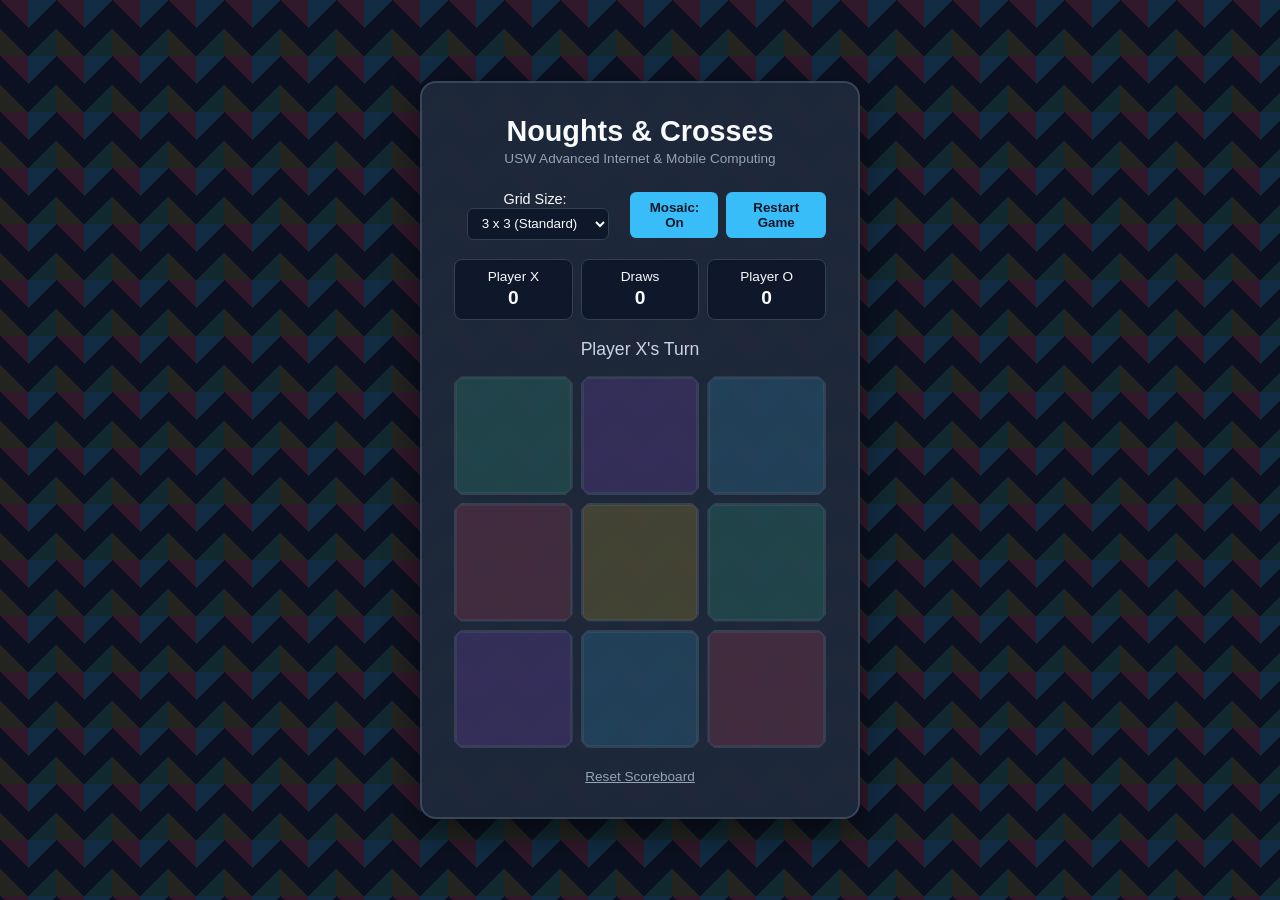
==== index.html @ c48a404c "Add files via upload" ====
<!DOCTYPE html>
<html lang="en">
<head>
    <meta charset="UTF-8">
    <meta name="viewport" content="width=device-width, initial-scale=1.0">
    <title>Advanced Noughts & Crosses | IS3S664</title>
    <link rel="stylesheet" href="style.css">
</head>
<body class="mosaic-mode">
    <!-- This game has been implemented from scratch -->
    <div class="game-container">
        <header>
            <h1>Noughts & Crosses</h1>
            <p class="subtitle">USW Advanced Internet & Mobile Computing</p>
        </header>

        <!-- Control Panel / Enhancements -->
        <div class="controls">
            <div class="control-group">
                <label for="grid-size">Grid Size:</label>
                <select id="grid-size">
                    <option value="3">3 x 3 (Standard)</option>
                    <option value="4">4 x 4 (Advanced)</option>
                </select>
            </div>
            <button id="mosaic-toggle-btn" class="btn btn-secondary" type="button">Mosaic: On</button>
            <button id="reset-btn" class="btn" type="button">Restart Game</button>
        </div>

        <!-- Scoreboard (Persistent via localStorage) -->
        <div class="scoreboard">
            <div class="score-card">
                <span>Player X</span>
                <span id="score-x">0</span>
            </div>
            <div class="score-card">
                <span>Draws</span>
                <span id="score-draw">0</span>
            </div>
            <div class="score-card">
                <span>Player O</span>
                <span id="score-o">0</span>
            </div>
        </div>

        <!-- Game Status -->
        <div id="status" class="status">Player X's Turn</div>

        <!-- Dynamic Game Board -->
        <div id="board" class="board grid-3"></div>

        <!-- Reset Stats Option -->
        <button id="clear-stats-btn" class="btn-text" type="button">Reset Scoreboard</button>
    </div>

    <script src="script.js"></script>
</body>
</html>
---- style.css ----
:root {
    --bg-color: #0b1120;
    --card-bg: rgba(30, 41, 59, 0.94);
    --text-color: #f8fafc;
    --accent-x: #38bdf8;
    --accent-o: #f43f5e;
    --border-color: #334155;
    --hover-color: #475569;
}

* {
    box-sizing: border-box;
    margin: 0;
    padding: 0;
    font-family: 'Segoe UI', Tahoma, Geneva, Verdana, sans-serif;
}

body {
    background-color: var(--bg-color);
    background-image:
        linear-gradient(135deg, rgba(56, 189, 248, 0.16) 25%, transparent 25%),
        linear-gradient(225deg, rgba(244, 63, 94, 0.16) 25%, transparent 25%),
        linear-gradient(45deg, rgba(250, 204, 21, 0.10) 25%, transparent 25%),
        linear-gradient(315deg, rgba(52, 211, 153, 0.12) 25%, #0b1120 25%);
    background-position: 28px 0, 28px 0, 0 0, 0 0;
    background-size: 56px 56px;
    background-repeat: repeat;
    color: var(--text-color);
    display: flex;
    justify-content: center;
    align-items: center;
    min-height: 100vh;
    padding: 1rem;
}

.game-container {
    background: var(--card-bg);
    padding: 2rem;
    border-radius: 1rem;
    border: 2px solid rgba(148, 163, 184, 0.25);
    box-shadow: 0 14px 35px rgba(0, 0, 0, 0.45);
    width: 100%;
    max-width: 440px;
    text-align: center;
}

header h1 {
    font-size: 1.8rem;
    margin-bottom: 0.2rem;
}

.subtitle {
    font-size: 0.85rem;
    color: #94a3b8;
    margin-bottom: 1.5rem;
}

.controls {
    display: flex;
    justify-content: space-between;
    align-items: center;
    margin-bottom: 1.2rem;
    gap: 0.5rem;
}

.control-group label {
    font-size: 0.9rem;
    margin-right: 0.4rem;
}

select {
    padding: 0.4rem 0.6rem;
    border-radius: 0.4rem;
    background: #0f172a;
    color: var(--text-color);
    border: 1px solid var(--border-color);
}

.btn {
    background-color: var(--accent-x);
    color: #0f172a;
    border: none;
    padding: 0.5rem 1rem;
    font-weight: 600;
    border-radius: 0.4rem;
    cursor: pointer;
    transition: opacity 0.2s, transform 0.1s;
}

.btn:hover {
    opacity: 0.92;
}

.btn:active {
    transform: scale(0.98);
}

.scoreboard {
    display: flex;
    justify-content: space-between;
    margin-bottom: 1.2rem;
    gap: 0.5rem;
}

.score-card {
    background: #0f172a;
    flex: 1;
    padding: 0.6rem;
    border-radius: 0.5rem;
    border: 1px solid var(--border-color);
    display: flex;
    flex-direction: column;
    font-size: 0.85rem;
}

.score-card span:last-child {
    font-size: 1.2rem;
    font-weight: bold;
    margin-top: 0.2rem;
}

.status {
    font-size: 1.1rem;
    font-weight: 500;
    margin-bottom: 1rem;
    color: #cbd5e1;
}

.board {
    display: grid;
    gap: 8px;
    margin-bottom: 1.2rem;
}

.board.grid-3 {
    grid-template-columns: repeat(3, 1fr);
}

.board.grid-4 {
    grid-template-columns: repeat(4, 1fr);
}

.cell {
    aspect-ratio: 1;
    background-color: #0f172a;
    border: 2px solid var(--border-color);
    border-radius: 0.5rem;
    clip-path: polygon(
        6% 0%, 94% 0%, 100% 6%, 100% 94%,
        94% 100%, 6% 100%, 0% 94%, 0% 6%
    );
    box-shadow: inset 0 0 0 1px rgba(255, 255, 255, 0.06);
    display: flex;
    justify-content: center;
    align-items: center;
    font-size: 2.2rem;
    font-weight: bold;
    cursor: pointer;
    transition: background-color 0.2s, border-color 0.2s, transform 0.1s;
}

.cell:hover {
    background-color: var(--hover-color) !important;
    border-color: #94a3b8;
    transform: scale(1.02);
}

.cell.x {
    color: var(--accent-x);
}

.cell.o {
    color: var(--accent-o);
}

.btn-text {
    background: none;
    border: none;
    color: #94a3b8;
    font-size: 0.85rem;
    cursor: pointer;
    text-decoration: underline;
}

.btn-text:hover {
    color: var(--text-color);
}
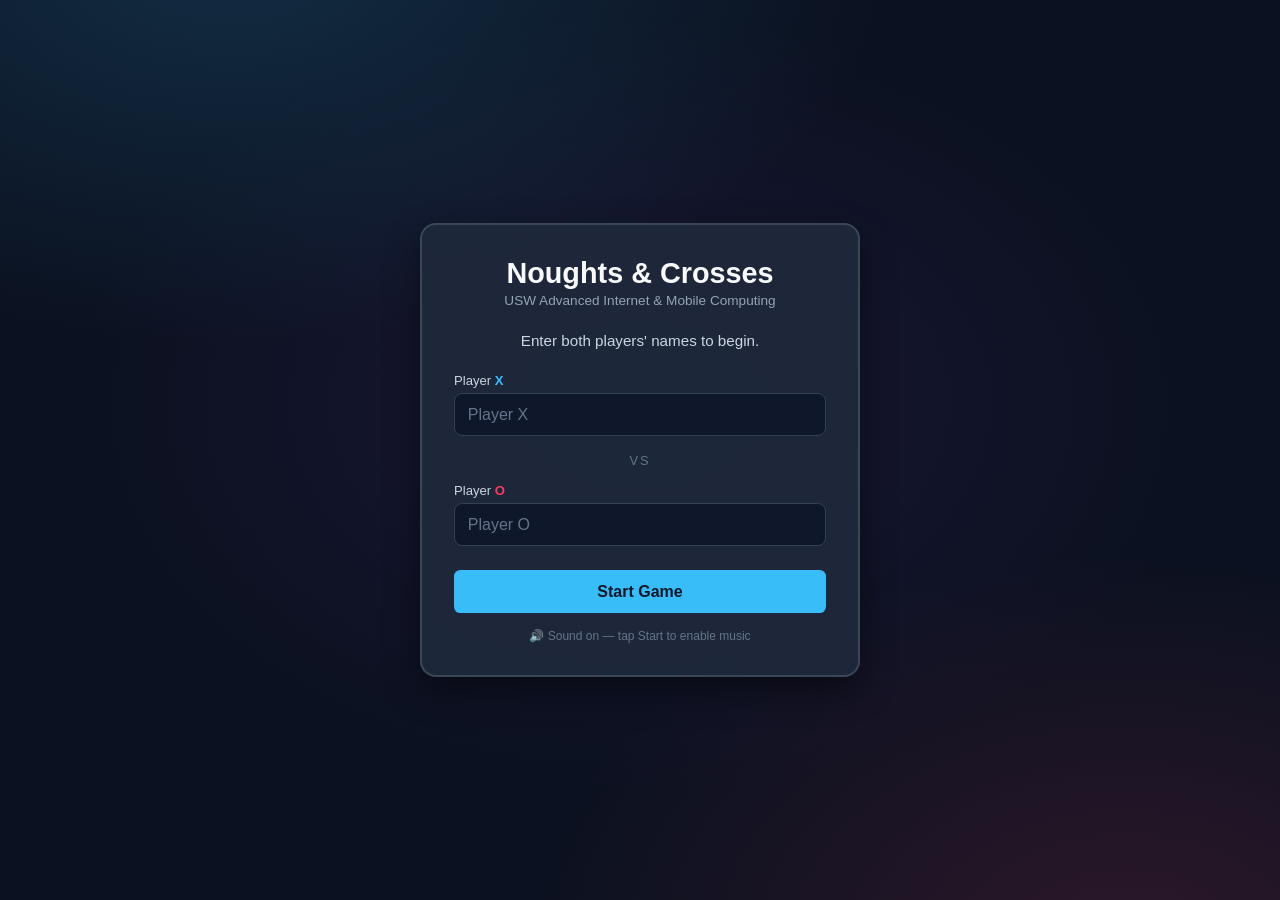
==== commit 2570e411: "Add player names, dynamic tension music, and gameplay/a11y improvements - Name-entry start screen; n" ====
--- a/index.html
+++ b/index.html
@@ -1,58 +1,93 @@
-<!DOCTYPE html>
-<html lang="en">
-<head>
-    <meta charset="UTF-8">
-    <meta name="viewport" content="width=device-width, initial-scale=1.0">
-    <title>Advanced Noughts & Crosses | IS3S664</title>
-    <link rel="stylesheet" href="style.css">
-</head>
-<body class="mosaic-mode">
-    <!-- This game has been implemented from scratch -->
-    <div class="game-container">
-        <header>
-            <h1>Noughts & Crosses</h1>
-            <p class="subtitle">USW Advanced Internet & Mobile Computing</p>
-        </header>
-
-        <!-- Control Panel / Enhancements -->
-        <div class="controls">
-            <div class="control-group">
-                <label for="grid-size">Grid Size:</label>
-                <select id="grid-size">
-                    <option value="3">3 x 3 (Standard)</option>
-                    <option value="4">4 x 4 (Advanced)</option>
-                </select>
-            </div>
-            <button id="mosaic-toggle-btn" class="btn btn-secondary" type="button">Mosaic: On</button>
-            <button id="reset-btn" class="btn" type="button">Restart Game</button>
-        </div>
-
-        <!-- Scoreboard (Persistent via localStorage) -->
-        <div class="scoreboard">
-            <div class="score-card">
-                <span>Player X</span>
-                <span id="score-x">0</span>
-            </div>
-            <div class="score-card">
-                <span>Draws</span>
-                <span id="score-draw">0</span>
-            </div>
-            <div class="score-card">
-                <span>Player O</span>
-                <span id="score-o">0</span>
-            </div>
-        </div>
-
-        <!-- Game Status -->
-        <div id="status" class="status">Player X's Turn</div>
-
-        <!-- Dynamic Game Board -->
-        <div id="board" class="board grid-3"></div>
-
-        <!-- Reset Stats Option -->
-        <button id="clear-stats-btn" class="btn-text" type="button">Reset Scoreboard</button>
-    </div>
-
-    <script src="script.js"></script>
-</body>
-</html>+<!DOCTYPE html>
+<html lang="en">
+<head>
+    <meta charset="UTF-8">
+    <meta name="viewport" content="width=device-width, initial-scale=1.0">
+    <title>Advanced Noughts & Crosses | IS3S664</title>
+    <link rel="stylesheet" href="style.css">
+</head>
+<body class="mosaic-mode">
+    <!-- This game has been implemented from scratch -->
+
+    <!-- Start screen: players enter their names before the game begins. -->
+    <div id="start-screen" class="game-container">
+        <header>
+            <h1>Noughts & Crosses</h1>
+            <p class="subtitle">USW Advanced Internet & Mobile Computing</p>
+        </header>
+        <p class="intro">Enter both players' names to begin.</p>
+
+        <div class="name-field x">
+            <label for="name-x">Player <span class="mark">X</span></label>
+            <input type="text" id="name-x" maxlength="12" placeholder="Player X" autocomplete="off">
+        </div>
+
+        <p class="vs">VS</p>
+
+        <div class="name-field o">
+            <label for="name-o">Player <span class="mark">O</span></label>
+            <input type="text" id="name-o" maxlength="12" placeholder="Player O" autocomplete="off">
+        </div>
+
+        <button id="start-btn" class="btn start-btn" type="button">Start Game</button>
+        <p class="audio-note">🔊 Sound on — tap Start to enable music</p>
+    </div>
+
+    <!-- Game screen (hidden until the game starts) -->
+    <div id="game" class="game-container">
+        <header>
+            <h1>Noughts & Crosses</h1>
+            <p class="subtitle">USW Advanced Internet & Mobile Computing</p>
+        </header>
+
+        <!-- Control Panel / Enhancements -->
+        <div class="controls">
+            <div class="control-group">
+                <label for="grid-size">Grid:</label>
+                <select id="grid-size">
+                    <option value="3">3 x 3 (Standard)</option>
+                    <option value="4">4 x 4 (Advanced)</option>
+                </select>
+            </div>
+            <button id="mute-btn" class="btn-icon" type="button" aria-pressed="false" title="Mute sound">🔊</button>
+            <button id="mosaic-toggle-btn" class="btn btn-secondary" type="button">Mosaic: On</button>
+            <button id="reset-btn" class="btn" type="button">Restart</button>
+        </div>
+
+        <!-- Scoreboard (Persistent via localStorage) -->
+        <div class="scoreboard">
+            <div class="score-card" id="card-x">
+                <span id="label-x">Player X</span>
+                <span id="score-x">0</span>
+            </div>
+            <div class="score-card">
+                <span>Draws</span>
+                <span id="score-draw">0</span>
+            </div>
+            <div class="score-card" id="card-o">
+                <span id="label-o">Player O</span>
+                <span id="score-o">0</span>
+            </div>
+        </div>
+
+        <!-- Game Status -->
+        <div id="status" class="status" role="status" aria-live="polite">Player X's move</div>
+
+        <!-- Tension indicator (shown when someone is one move from winning) -->
+        <div id="tension" class="tension" hidden><span class="pulse"></span> <span id="tension-text"></span></div>
+
+        <!-- Dynamic Game Board -->
+        <div id="board" class="board grid-3" role="grid" aria-label="Game board"></div>
+
+        <!-- Secondary actions -->
+        <div class="footer-actions">
+            <button id="change-players-btn" class="btn-text" type="button">Change Players</button>
+            <span class="dot" aria-hidden="true">·</span>
+            <button id="clear-stats-btn" class="btn-text" type="button">Reset Scoreboard</button>
+        </div>
+    </div>
+
+    <script src="audio.js"></script>
+    <script src="script.js"></script>
+</body>
+</html>
--- a/style.css
+++ b/style.css
@@ -17,20 +17,22 @@
 
 body {
     background-color: var(--bg-color);
-    background-image:
-        linear-gradient(135deg, rgba(56, 189, 248, 0.16) 25%, transparent 25%),
-        linear-gradient(225deg, rgba(244, 63, 94, 0.16) 25%, transparent 25%),
-        linear-gradient(45deg, rgba(250, 204, 21, 0.10) 25%, transparent 25%),
-        linear-gradient(315deg, rgba(52, 211, 153, 0.12) 25%, #0b1120 25%);
-    background-position: 28px 0, 28px 0, 0 0, 0 0;
-    background-size: 56px 56px;
-    background-repeat: repeat;
     color: var(--text-color);
     display: flex;
     justify-content: center;
     align-items: center;
     min-height: 100vh;
     padding: 1rem;
+}
+
+/* Soft radial glow — only shows when the Mosaic toggle is on. */
+body.mosaic-mode {
+    background-image:
+        radial-gradient(1100px 650px at 18% -5%, rgba(56, 189, 248, 0.16), transparent 60%),
+        radial-gradient(1000px 650px at 88% 105%, rgba(244, 63, 94, 0.14), transparent 60%),
+        radial-gradient(820px 560px at 50% 45%, rgba(168, 85, 247, 0.09), transparent 70%);
+    background-repeat: no-repeat;
+    background-attachment: fixed;
 }
 
 .game-container {
@@ -142,7 +144,8 @@
 
 .cell {
     aspect-ratio: 1;
-    background-color: #0f172a;
+    /* --cell-bg is set per cell by JS when Mosaic is on; falls back to the plain tile otherwise. */
+    background-color: var(--cell-bg, #0f172a);
     border: 2px solid var(--border-color);
     border-radius: 0.5rem;
     clip-path: polygon(
@@ -153,24 +156,54 @@
     display: flex;
     justify-content: center;
     align-items: center;
+    font-family: inherit;
     font-size: 2.2rem;
     font-weight: bold;
+    color: var(--text-color);
     cursor: pointer;
+    appearance: none;
+    -webkit-appearance: none;
     transition: background-color 0.2s, border-color 0.2s, transform 0.1s;
 }
 
-.cell:hover {
-    background-color: var(--hover-color) !important;
+/* :hover wins on specificity over the base rule, so no !important is needed. */
+.cell:hover:not(:disabled) {
+    background-color: var(--hover-color);
     border-color: #94a3b8;
     transform: scale(1.02);
 }
 
+.cell:focus-visible {
+    outline: 3px solid var(--accent-x);
+    outline-offset: 2px;
+}
+
+.cell:disabled {
+    cursor: default;
+}
+
 .cell.x {
     color: var(--accent-x);
 }
 
 .cell.o {
     color: var(--accent-o);
+}
+
+/* Winning line highlight */
+.cell.win {
+    border-color: #facc15;
+    box-shadow: inset 0 0 0 2px rgba(250, 204, 21, 0.6), 0 0 18px rgba(250, 204, 21, 0.45);
+    animation: win-pulse 0.9s ease-in-out infinite alternate;
+}
+
+@keyframes win-pulse {
+    from { transform: scale(1); }
+    to   { transform: scale(1.05); }
+}
+
+@media (prefers-reduced-motion: reduce) {
+    .cell.win { animation: none; }
 }
 
 .btn-text {
@@ -184,4 +217,134 @@
 
 .btn-text:hover {
     color: var(--text-color);
+}
+
+.footer-actions {
+    display: flex;
+    justify-content: center;
+    align-items: center;
+    gap: 0.6rem;
+}
+
+.footer-actions .dot { color: #475569; }
+
+/* ---------- Start screen (name entry) ---------- */
+/* Show the start screen first; reveal the game only after Start. */
+#game { display: none; }
+body.playing #start-screen { display: none; }
+body.playing #game { display: block; }
+
+.intro {
+    font-size: 0.95rem;
+    color: #cbd5e1;
+    margin-bottom: 1.5rem;
+}
+
+.name-field {
+    text-align: left;
+    margin-bottom: 1.1rem;
+}
+
+.name-field label {
+    display: block;
+    font-size: 0.82rem;
+    color: #cbd5e1;
+    margin-bottom: 0.35rem;
+}
+
+.name-field .mark { font-weight: 700; }
+.name-field.x .mark { color: var(--accent-x); }
+.name-field.o .mark { color: var(--accent-o); }
+
+.name-field input {
+    width: 100%;
+    padding: 0.7rem 0.8rem;
+    border-radius: 0.5rem;
+    background: #0f172a;
+    color: var(--text-color);
+    border: 1px solid var(--border-color);
+    font-size: 1rem;
+    font-family: inherit;
+}
+
+.name-field input:focus {
+    outline: none;
+    border-color: var(--accent-x);
+    box-shadow: 0 0 0 3px rgba(56, 189, 248, 0.25);
+}
+
+.name-field input::placeholder { color: #64748b; }
+
+.vs {
+    font-size: 0.8rem;
+    color: #64748b;
+    letter-spacing: 0.15em;
+    margin: 0.2rem 0 0.9rem;
+}
+
+.start-btn {
+    width: 100%;
+    margin-top: 0.4rem;
+    padding: 0.8rem 1rem;
+    font-size: 1rem;
+}
+
+.audio-note {
+    margin-top: 1rem;
+    font-size: 0.75rem;
+    color: #64748b;
+}
+
+/* ---------- Mute button ---------- */
+.btn-icon {
+    background: #0f172a;
+    border: 1px solid var(--border-color);
+    color: var(--text-color);
+    padding: 0.45rem 0.6rem;
+    border-radius: 0.4rem;
+    cursor: pointer;
+    font-size: 1rem;
+    line-height: 1;
+}
+
+.btn-icon:hover { border-color: #94a3b8; }
+
+/* ---------- Active player's scoreboard card ---------- */
+.score-card.active { box-shadow: 0 0 0 1px currentColor; }
+#card-x.active { border-color: var(--accent-x); color: var(--accent-x); }
+#card-o.active { border-color: var(--accent-o); color: var(--accent-o); }
+/* keep the score number readable regardless of the card's accent colour */
+.score-card.active span:last-child { color: var(--text-color); }
+
+/* ---------- Tension indicator ---------- */
+.tension {
+    display: inline-flex;
+    align-items: center;
+    gap: 0.4rem;
+    font-size: 0.78rem;
+    color: #fca5a5;
+    background: rgba(244, 63, 94, 0.12);
+    border: 1px solid rgba(244, 63, 94, 0.35);
+    padding: 0.25rem 0.65rem;
+    border-radius: 999px;
+    margin-bottom: 1rem;
+}
+
+.tension[hidden] { display: none; }
+
+.tension .pulse {
+    width: 8px;
+    height: 8px;
+    border-radius: 50%;
+    background: var(--accent-o);
+    animation: tension-beat 0.6s infinite alternate;
+}
+
+@keyframes tension-beat {
+    from { transform: scale(1); opacity: 0.6; }
+    to   { transform: scale(1.5); opacity: 1; }
+}
+
+@media (prefers-reduced-motion: reduce) {
+    .tension .pulse { animation: none; }
 }
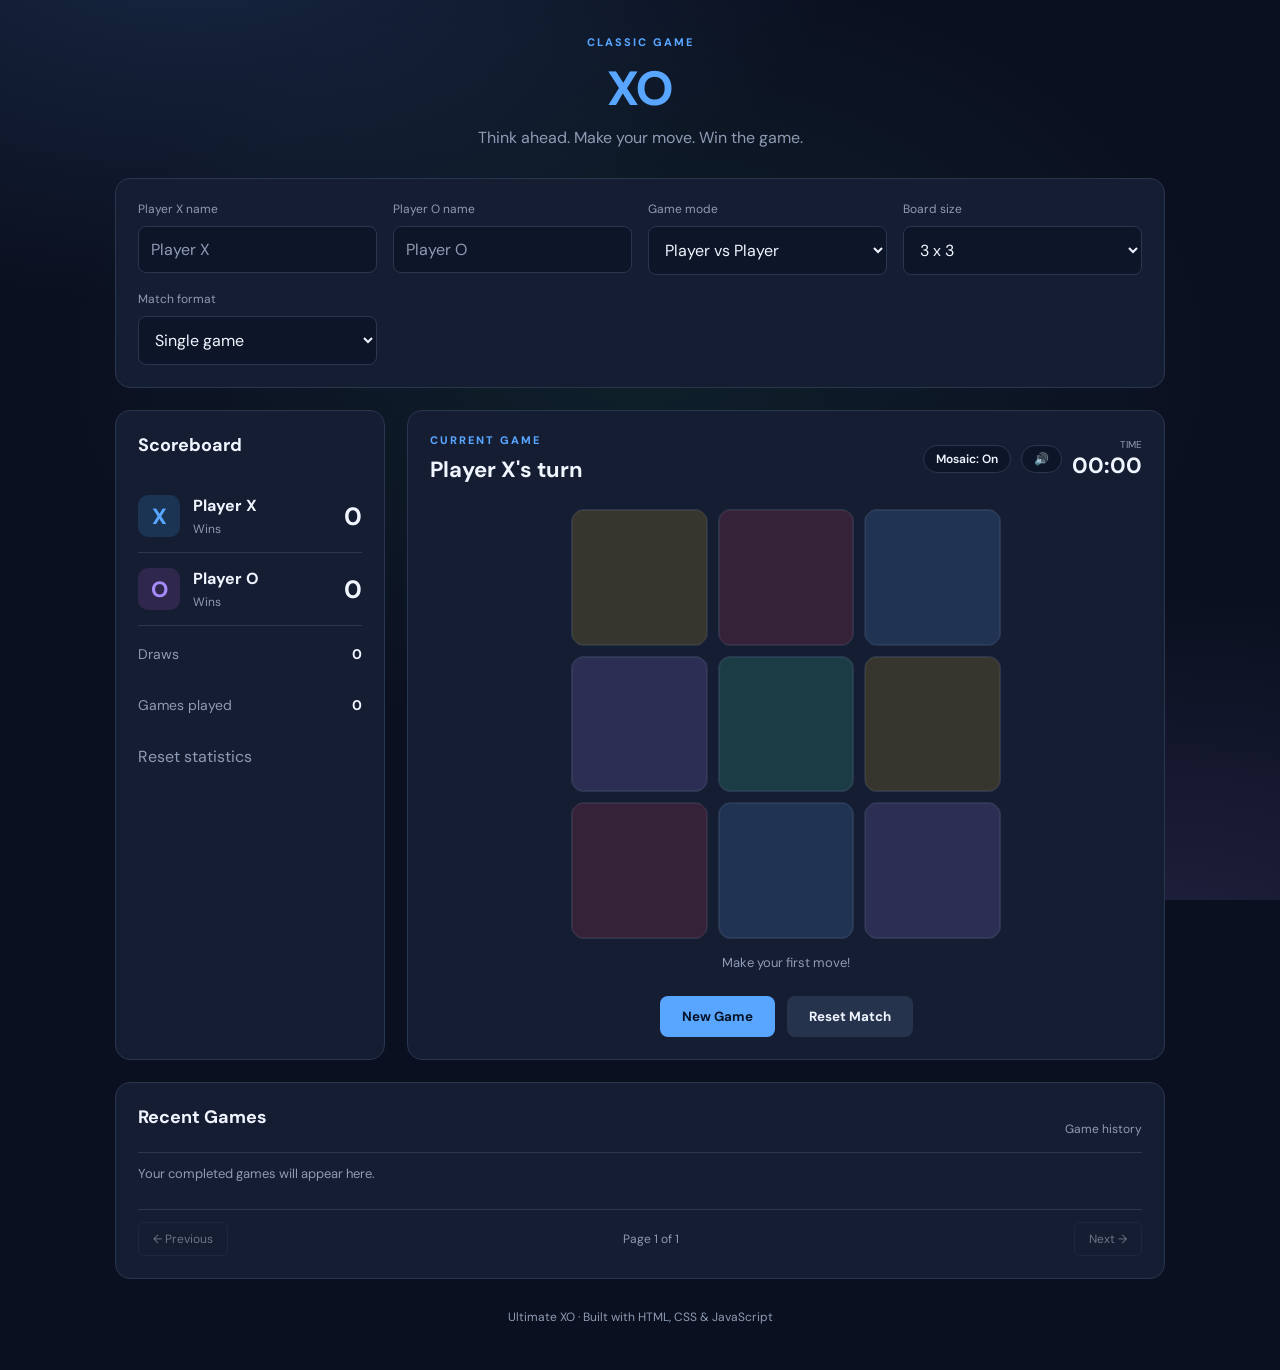
==== commit e8372a35: "Ultimate XO: merge game 2's UI/features with game 1's enhancements Replaces the single-file game wit" ====
--- a/index.html
+++ b/index.html
@@ -3,91 +3,158 @@
 <head>
     <meta charset="UTF-8">
     <meta name="viewport" content="width=device-width, initial-scale=1.0">
-    <title>Advanced Noughts & Crosses | IS3S664</title>
-    <link rel="stylesheet" href="style.css">
+    <meta name="description" content="Noughts and Crosses — play a friend or the computer.">
+    <title>Ultimate Noughts & Crosses (X & O)</title>
+    <link rel="stylesheet" href="css/style.css">
 </head>
-<body class="mosaic-mode">
-    <!-- This game has been implemented from scratch -->
-
-    <!-- Start screen: players enter their names before the game begins. -->
-    <div id="start-screen" class="game-container">
-        <header>
-            <h1>Noughts & Crosses</h1>
-            <p class="subtitle">USW Advanced Internet & Mobile Computing</p>
-        </header>
-        <p class="intro">Enter both players' names to begin.</p>
-
-        <div class="name-field x">
-            <label for="name-x">Player <span class="mark">X</span></label>
-            <input type="text" id="name-x" maxlength="12" placeholder="Player X" autocomplete="off">
-        </div>
-
-        <p class="vs">VS</p>
-
-        <div class="name-field o">
-            <label for="name-o">Player <span class="mark">O</span></label>
-            <input type="text" id="name-o" maxlength="12" placeholder="Player O" autocomplete="off">
-        </div>
-
-        <button id="start-btn" class="btn start-btn" type="button">Start Game</button>
-        <p class="audio-note">🔊 Sound on — tap Start to enable music</p>
-    </div>
-
-    <!-- Game screen (hidden until the game starts) -->
-    <div id="game" class="game-container">
-        <header>
-            <h1>Noughts & Crosses</h1>
-            <p class="subtitle">USW Advanced Internet & Mobile Computing</p>
+<body>
+    <main class="app">
+        <header class="header">
+            <div>
+                <p class="eyebrow">CLASSIC GAME</p>
+                <h1><span>XO</span></h1>
+                <p class="subtitle">Think ahead. Make your move. Win the game.</p>
+            </div>
         </header>
 
-        <!-- Control Panel / Enhancements -->
-        <div class="controls">
-            <div class="control-group">
-                <label for="grid-size">Grid:</label>
-                <select id="grid-size">
-                    <option value="3">3 x 3 (Standard)</option>
-                    <option value="4">4 x 4 (Advanced)</option>
+        <section class="settings panel">
+            <div class="setting">
+                <label for="nameX">Player X name</label>
+                <input type="text" id="nameX" maxlength="12" placeholder="Player X" autocomplete="off">
+            </div>
+
+            <div class="setting" id="nameOSetting">
+                <label for="nameO">Player O name</label>
+                <input type="text" id="nameO" maxlength="12" placeholder="Player O" autocomplete="off">
+            </div>
+
+            <div class="setting">
+                <label for="gameMode">Game mode</label>
+                <select id="gameMode">
+                    <option value="pvp">Player vs Player</option>
+                    <option value="ai">Player vs Computer</option>
                 </select>
             </div>
-            <button id="mute-btn" class="btn-icon" type="button" aria-pressed="false" title="Mute sound">🔊</button>
-            <button id="mosaic-toggle-btn" class="btn btn-secondary" type="button">Mosaic: On</button>
-            <button id="reset-btn" class="btn" type="button">Restart</button>
-        </div>
 
-        <!-- Scoreboard (Persistent via localStorage) -->
-        <div class="scoreboard">
-            <div class="score-card" id="card-x">
-                <span id="label-x">Player X</span>
-                <span id="score-x">0</span>
+            <div class="setting">
+                <label for="boardSize">Board size</label>
+                <select id="boardSize">
+                    <option value="3">3 x 3</option>
+                    <option value="4">4 x 4</option>
+                </select>
             </div>
-            <div class="score-card">
-                <span>Draws</span>
-                <span id="score-draw">0</span>
+
+            <div class="setting" id="difficultySetting">
+                <label for="difficulty">AI difficulty</label>
+                <select id="difficulty">
+                    <option value="easy">Easy</option>
+                    <option value="medium">Medium</option>
+                    <option value="hard">Hard</option>
+                </select>
             </div>
-            <div class="score-card" id="card-o">
-                <span id="label-o">Player O</span>
-                <span id="score-o">0</span>
+
+            <div class="setting">
+                <label for="matchMode">Match format</label>
+                <select id="matchMode">
+                    <option value="single">Single game</option>
+                    <option value="best3">Best of 3</option>
+                </select>
             </div>
-        </div>
+        </section>
 
-        <!-- Game Status -->
-        <div id="status" class="status" role="status" aria-live="polite">Player X's move</div>
+        <section class="game-layout">
+            <aside class="scoreboard panel">
+                <h2>Scoreboard</h2>
+                <div class="score-row" id="rowX">
+                    <div class="player-symbol">X</div>
+                    <div class="player-info">
+                        <strong id="playerOneLabel">Player X</strong>
+                        <span>Wins</span>
+                    </div>
+                    <strong class="score" id="scoreX">0</strong>
+                </div>
+                <div class="score-row" id="rowO">
+                    <div class="player-symbol o-symbol">O</div>
+                    <div class="player-info">
+                        <strong id="playerTwoLabel">Player O</strong>
+                        <span>Wins</span>
+                    </div>
+                    <strong class="score" id="scoreO">0</strong>
+                </div>
+                <div class="draw-row">
+                    <span>Draws</span>
+                    <strong id="draws">0</strong>
+                </div>
+                <div class="draw-row">
+                    <span>Games played</span>
+                    <strong id="gamesPlayed">0</strong>
+                </div>
+                <button id="resetScores" class="text-button">Reset statistics</button>
+            </aside>
 
-        <!-- Tension indicator (shown when someone is one move from winning) -->
-        <div id="tension" class="tension" hidden><span class="pulse"></span> <span id="tension-text"></span></div>
+            <section class="game-area panel">
+                <div class="game-top">
+                    <div>
+                        <p class="eyebrow">CURRENT GAME</p>
+                        <h2 id="gameStatus">X's turn</h2>
+                    </div>
+                    <div class="game-top-right">
+                        <button id="mosaicToggle" class="chip-button" type="button" aria-pressed="true">Mosaic: On</button>
+                        <button id="muteToggle" class="chip-button" type="button" aria-pressed="false" title="Mute sound">🔊</button>
+                        <div class="timer">
+                            <span>TIME</span>
+                            <strong id="timer">00:00</strong>
+                        </div>
+                    </div>
+                </div>
 
-        <!-- Dynamic Game Board -->
-        <div id="board" class="board grid-3" role="grid" aria-label="Game board"></div>
+                <div id="board" class="board" aria-label="Game board"></div>
 
-        <!-- Secondary actions -->
-        <div class="footer-actions">
-            <button id="change-players-btn" class="btn-text" type="button">Change Players</button>
-            <span class="dot" aria-hidden="true">·</span>
-            <button id="clear-stats-btn" class="btn-text" type="button">Reset Scoreboard</button>
-        </div>
-    </div>
+                <div id="tension" class="tension" hidden>
+                    <span class="pulse"></span> <span id="tensionText"></span>
+                </div>
 
-    <script src="audio.js"></script>
-    <script src="script.js"></script>
+                <p id="gameMessage" class="game-message" aria-live="polite">
+                    Make your first move!
+                </p>
+
+                <div class="game-actions">
+                    <button id="newGame" class="primary-button">New Game</button>
+                    <button id="resetMatch" class="secondary-button">Reset Match</button>
+                </div>
+            </section>
+        </section>
+
+        <section class="history panel">
+            <div class="history-heading">
+                <h2>Recent Games</h2>
+                <span>Game history</span>
+            </div>
+
+            <ul id="historyList">
+                <li class="empty-history">
+                    Your completed games will appear here.
+                </li>
+            </ul>
+
+            <div class="history-pagination">
+                <button id="previousPage" disabled>&larr; Previous</button>
+                <span id="pageInfo">Page 1 of 1</span>
+                <button id="nextPage" disabled>Next &rarr;</button>
+            </div>
+        </section>
+
+        <footer>
+            <p>Ultimate XO · Built with HTML, CSS &amp; JavaScript</p>
+        </footer>
+    </main>
+
+    <script src="js/storage.js"></script>
+    <script src="js/game.js"></script>
+    <script src="js/ai.js"></script>
+    <script src="js/audio.js"></script>
+    <script src="js/timer.js"></script>
+    <script src="js/scoreboard.js"></script>
+    <script src="js/app.js"></script>
 </body>
 </html>
--- a/css/style.css
+++ b/css/style.css
@@ -0,0 +1,470 @@
+
+@import url('https://fonts.googleapis.com/css2?family=DM+Sans:wght@400;500;600;700;800&display=swap');
+
+:root {
+    --bg: #0b1020;
+    --panel: #151d32;
+    --border: #293650;
+    --text: #f1f5ff;
+    --muted: #8e9bb4;
+    --blue: #58a6ff;
+    --purple: #a78bfa;
+    --green: #39dca5;
+}
+
+* {
+    box-sizing: border-box;
+    margin: 0;
+    padding: 0;
+}
+
+body {
+    background: var(--bg);
+    color: var(--text);
+    font-family: 'DM Sans', sans-serif;
+    min-height: 100vh;
+    padding: 35px 18px;
+}
+
+.app {
+    max-width: 1050px;
+    margin: auto;
+}
+
+.header {
+    text-align: center;
+    margin-bottom: 30px;
+}
+
+.eyebrow {
+    color: var(--blue);
+    font-size: 11px;
+    font-weight: 800;
+    letter-spacing: 2px;
+    margin-bottom: 8px;
+}
+
+h1 {
+    font-size: clamp(32px, 5vw, 48px);
+    font-weight: 800;
+}
+
+h1 span {
+    color: var(--blue);
+}
+
+.subtitle {
+    color: var(--muted);
+    margin-top: 7px;
+}
+
+.panel {
+    background: var(--panel);
+    border: 1px solid var(--border);
+    border-radius: 15px;
+    padding: 22px;
+}
+
+.settings {
+    display: grid;
+    grid-template-columns: repeat(4, 1fr);
+    gap: 16px;
+    margin-bottom: 22px;
+}
+
+.setting label {
+    display: block;
+    font-size: 12px;
+    color: var(--muted);
+    margin-bottom: 9px;
+}
+
+select {
+    width: 100%;
+    background: #0d1528;
+    border: 1px solid var(--border);
+    border-radius: 8px;
+    color: var(--text);
+    padding: 12px;
+    font: inherit;
+    outline: none;
+}
+
+.game-layout {
+    display: grid;
+    grid-template-columns: 270px 1fr;
+    gap: 22px;
+}
+
+.scoreboard h2, .history h2 {
+    font-size: 18px;
+    margin-bottom: 23px;
+}
+
+.score-row {
+    display: flex;
+    align-items: center;
+    gap: 13px;
+    padding: 15px 0;
+    border-bottom: 1px solid var(--border);
+}
+
+.player-symbol {
+    display: grid;
+    place-items: center;
+    width: 42px;
+    height: 42px;
+    border-radius: 10px;
+    background: #1b3453;
+    color: var(--blue);
+    font-weight: 800;
+    font-size: 22px;
+}
+
+.o-symbol {
+    color: var(--purple);
+    background: #30274c;
+}
+
+.player-info {
+    flex: 1;
+}
+
+.player-info strong, .player-info span {
+    display: block;
+}
+
+.player-info span, .draw-row {
+    color: var(--muted);
+    font-size: 12px;
+    margin-top: 5px;
+}
+
+.score {
+    font-size: 25px;
+}
+
+.draw-row {
+    display: flex;
+    justify-content: space-between;
+    padding: 14px 0;
+    font-size: 14px;
+}
+
+.draw-row strong {
+    color: var(--text);
+}
+
+.text-button {
+    background: transparent;
+    border: 0;
+    color: var(--muted);
+    cursor: pointer;
+    margin-top: 18px;
+    font: inherit;
+}
+
+.game-top, .history-heading {
+    display: flex;
+    align-items: center;
+    justify-content: space-between;
+}
+
+.game-top h2 {
+    font-size: 22px;
+}
+
+.timer {
+    text-align: right;
+}
+
+.timer span {
+    display: block;
+    font-size: 10px;
+    color: var(--muted);
+}
+
+.timer strong {
+    font-size: 22px;
+}
+
+.board {
+    display: grid;
+    grid-template-columns: repeat(3, 1fr);
+    gap: 10px;
+    max-width: 430px;
+    margin: 25px auto 15px;
+}
+
+.board.size-4 {
+    grid-template-columns: repeat(4, 1fr);
+}
+
+.cell {
+    aspect-ratio: 1;
+    background: #0d1528;
+    border: 1px solid var(--border);
+    border-radius: 12px;
+    color: var(--blue);
+    font-size: clamp(28px, 6vw, 52px);
+    font-weight: 800;
+    cursor: pointer;
+    transition: .2s ease;
+}
+
+.cell:hover:enabled {
+    background: #1c2b48;
+    border-color: var(--blue);
+    transform: translateY(-2px);
+}
+
+.cell.o {
+    color: var(--purple);
+}
+
+.cell.winner {
+    background: #164735;
+    border-color: var(--green);
+    color: var(--green);
+}
+
+.cell:disabled {
+    cursor: not-allowed;
+}
+
+.game-message {
+    text-align: center;
+    color: var(--muted);
+    min-height: 24px;
+    font-size: 13px;
+    margin: 12px 0 18px;
+}
+
+.game-actions {
+    display: flex;
+    justify-content: center;
+    gap: 12px;
+}
+
+button {
+    font-family: inherit;
+}
+
+.primary-button, .secondary-button {
+    border: 0;
+    padding: 12px 22px;
+    border-radius: 8px;
+    font-weight: 700;
+    cursor: pointer;
+}
+
+.primary-button {
+    background: var(--blue);
+    color: #081326;
+}
+
+.secondary-button {
+    background: #26334c;
+    color: var(--text);
+}
+
+button:hover {
+    filter: brightness(1.15);
+}
+
+.history {
+    margin-top: 22px;
+}
+
+.history-heading span {
+    font-size: 12px;
+    color: var(--muted);
+}
+
+#historyList {
+    list-style: none;
+}
+
+#historyList li {
+    padding: 12px 0;
+    border-top: 1px solid var(--border);
+    font-size: 13px;
+}
+
+.empty-history {
+    color: var(--muted);
+}
+
+
+.history-pagination {
+    display: flex;
+    justify-content: space-between;
+    align-items: center;
+    gap: 12px;
+    margin-top: 15px;
+    padding-top: 12px;
+    border-top: 1px solid var(--border);
+}
+
+.history-pagination button {
+    padding: 8px 14px;
+    border: 1px solid var(--border);
+    border-radius: 6px;
+    background: var(--panel);
+    color: var(--text);
+    cursor: pointer;
+    font-size: 12px;
+}
+
+.history-pagination button:hover:not(:disabled) {
+    opacity: 0.8;
+}
+
+.history-pagination button:disabled {
+    opacity: 0.4;
+    cursor: not-allowed;
+}
+
+#pageInfo {
+    color: var(--muted);
+    font-size: 12px;
+}
+
+
+footer {
+    text-align: center;
+    color: var(--muted);
+    font-size: 12px;
+    padding: 30px 0 10px;
+}
+
+@media(max-width: 750px) {
+    .settings {
+        grid-template-columns: repeat(2, 1fr);
+    }
+
+    .game-layout {
+        grid-template-columns: 1fr;
+    }
+
+    .scoreboard {
+        order: 2;
+    }
+
+    .game-area {
+        order: 1;
+    }
+}
+
+@media(max-width: 420px) {
+    body {
+        padding: 20px 10px;
+    }
+
+    .panel {
+        padding: 15px;
+    }
+
+    .game-actions {
+        flex-direction: column;
+    }
+}
+
+
+/* ===================================================================
+   Added features (from game 1): names, mosaic, sound, tension cue
+   =================================================================== */
+
+/* Name inputs — match the native selects */
+.setting input[type="text"] {
+    width: 100%;
+    background: #0d1528;
+    border: 1px solid var(--border);
+    border-radius: 8px;
+    color: var(--text);
+    padding: 12px;
+    font: inherit;
+    outline: none;
+}
+
+.setting input[type="text"]:focus {
+    border-color: var(--blue);
+    box-shadow: 0 0 0 3px rgba(88, 166, 255, 0.22);
+}
+
+.setting input[type="text"]::placeholder { color: var(--muted); }
+
+/* Top-right controls: mosaic + mute chips next to the timer */
+.game-top-right {
+    display: flex;
+    align-items: center;
+    gap: 10px;
+}
+
+.chip-button {
+    background: #0d1528;
+    border: 1px solid var(--border);
+    color: var(--text);
+    border-radius: 999px;
+    padding: 7px 12px;
+    font: inherit;
+    font-size: 12px;
+    font-weight: 600;
+    cursor: pointer;
+    line-height: 1;
+}
+
+.chip-button:hover { border-color: var(--blue); }
+
+/* Tension indicator — fair cue: it never reveals which square */
+.tension {
+    display: inline-flex;
+    align-items: center;
+    gap: 8px;
+    margin: 0 auto 4px;
+    width: fit-content;
+    padding: 5px 12px;
+    border-radius: 999px;
+    font-size: 12px;
+    color: #fecaca;
+    background: rgba(244, 63, 94, 0.12);
+    border: 1px solid rgba(244, 63, 94, 0.4);
+}
+
+.tension[hidden] { display: none; }
+
+.tension .pulse {
+    width: 8px;
+    height: 8px;
+    border-radius: 50%;
+    background: #fb7185;
+    animation: tension-beat 0.6s infinite alternate;
+}
+
+@keyframes tension-beat {
+    from { transform: scale(1); opacity: 0.6; }
+    to   { transform: scale(1.5); opacity: 1; }
+}
+
+/* ---- Mosaic mode: angled tiles, colour tints, soft radial glow ---- */
+body.mosaic {
+    background-image:
+        radial-gradient(1100px 650px at 15% -10%, rgba(88, 166, 255, 0.16), transparent 60%),
+        radial-gradient(1000px 650px at 90% 110%, rgba(167, 139, 250, 0.15), transparent 60%),
+        radial-gradient(820px 560px at 50% 40%, rgba(57, 220, 165, 0.08), transparent 70%);
+    background-repeat: no-repeat;
+    background-attachment: fixed;
+}
+
+.board.mosaic .cell:not(.winner) {
+    background: var(--cell-tint, #0d1528);
+    clip-path: polygon(
+        6% 0%, 94% 0%, 100% 6%, 100% 94%,
+        94% 100%, 6% 100%, 0% 94%, 0% 6%
+    );
+    box-shadow: inset 0 0 0 1px rgba(255, 255, 255, 0.06);
+}
+
+@media (prefers-reduced-motion: reduce) {
+    .tension .pulse { animation: none; }
+}
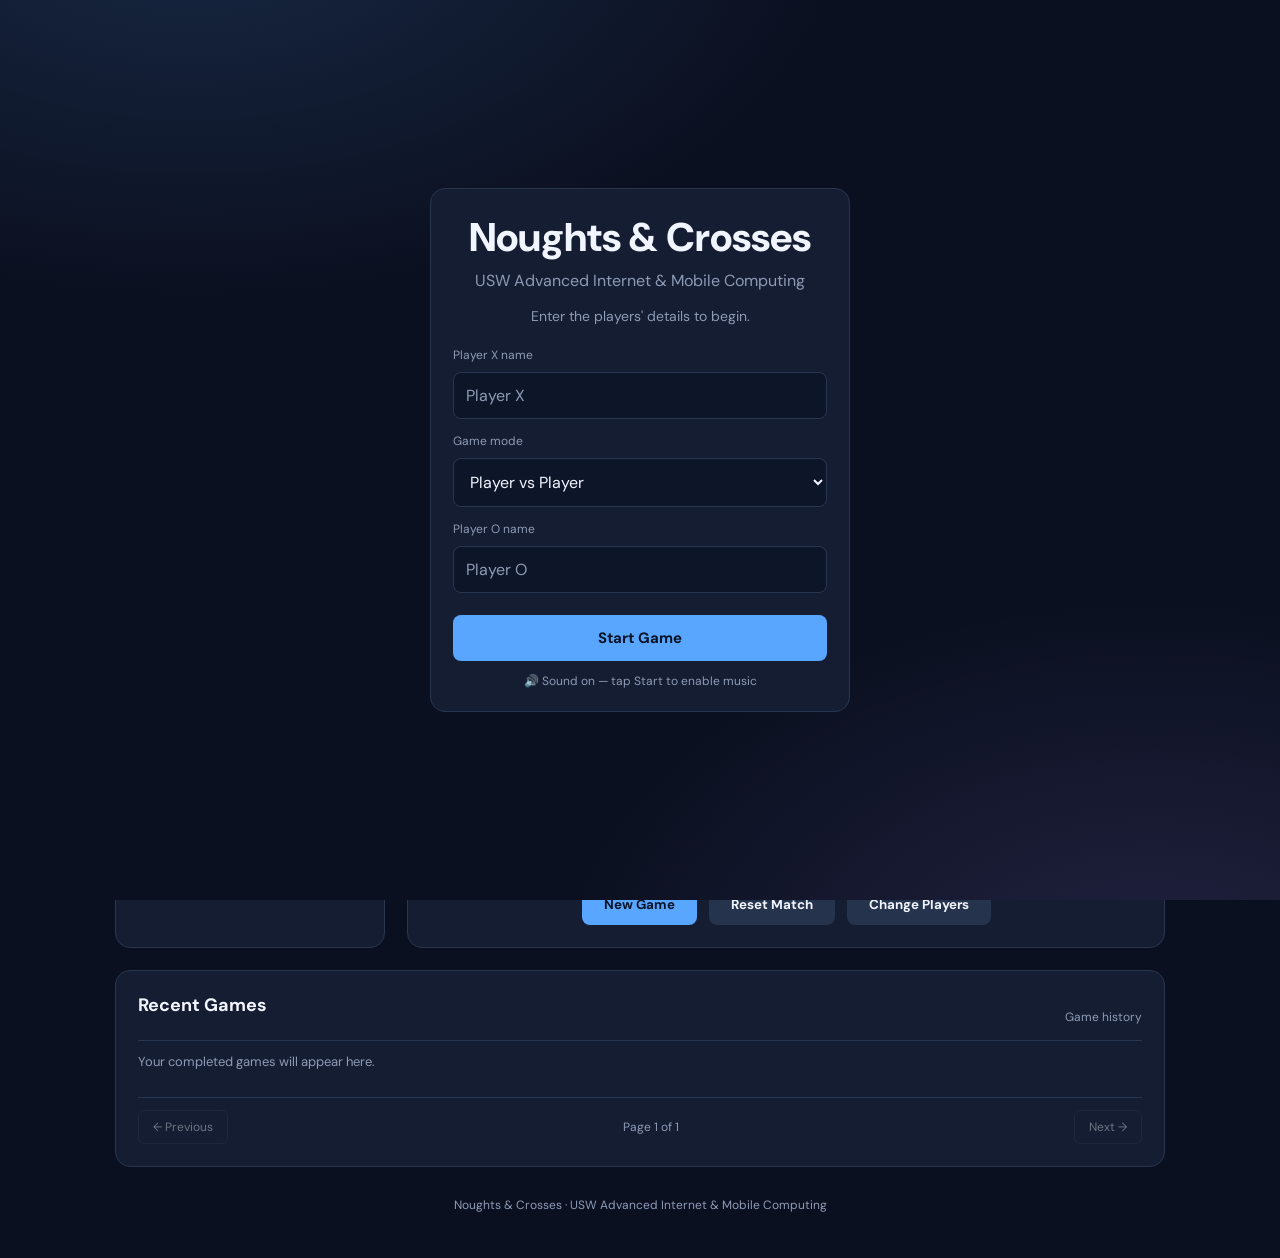
==== commit 8e145a88: "Collect player names on a pre-game start screen; restore game-1 branding - Names (and game mode) are" ====
--- a/index.html
+++ b/index.html
@@ -4,28 +4,20 @@
     <meta charset="UTF-8">
     <meta name="viewport" content="width=device-width, initial-scale=1.0">
     <meta name="description" content="Noughts and Crosses — play a friend or the computer.">
-    <title>Ultimate Noughts & Crosses (X & O)</title>
+    <title>Advanced Noughts & Crosses | IS3S664</title>
     <link rel="stylesheet" href="css/style.css">
 </head>
 <body>
-    <main class="app">
-        <header class="header">
-            <div>
-                <p class="eyebrow">CLASSIC GAME</p>
-                <h1><span>XO</span></h1>
-                <p class="subtitle">Think ahead. Make your move. Win the game.</p>
-            </div>
-        </header>
+    <!-- Start screen: player details are collected before the game begins. -->
+    <div id="startScreen">
+        <div class="panel start-card">
+            <h1 class="start-title">Noughts &amp; Crosses</h1>
+            <p class="subtitle">USW Advanced Internet &amp; Mobile Computing</p>
+            <p class="start-lead">Enter the players' details to begin.</p>
 
-        <section class="settings panel">
             <div class="setting">
                 <label for="nameX">Player X name</label>
                 <input type="text" id="nameX" maxlength="12" placeholder="Player X" autocomplete="off">
-            </div>
-
-            <div class="setting" id="nameOSetting">
-                <label for="nameO">Player O name</label>
-                <input type="text" id="nameO" maxlength="12" placeholder="Player O" autocomplete="off">
             </div>
 
             <div class="setting">
@@ -36,6 +28,25 @@
                 </select>
             </div>
 
+            <div class="setting" id="nameOSetting">
+                <label for="nameO">Player O name</label>
+                <input type="text" id="nameO" maxlength="12" placeholder="Player O" autocomplete="off">
+            </div>
+
+            <button id="startBtn" class="primary-button start-btn" type="button">Start Game</button>
+            <p class="audio-note">🔊 Sound on — tap Start to enable music</p>
+        </div>
+    </div>
+
+    <main class="app">
+        <header class="header">
+            <div>
+                <h1>Noughts &amp; Crosses</h1>
+                <p class="subtitle">USW Advanced Internet &amp; Mobile Computing</p>
+            </div>
+        </header>
+
+        <section class="settings panel">
             <div class="setting">
                 <label for="boardSize">Board size</label>
                 <select id="boardSize">
@@ -121,6 +132,7 @@
                 <div class="game-actions">
                     <button id="newGame" class="primary-button">New Game</button>
                     <button id="resetMatch" class="secondary-button">Reset Match</button>
+                    <button id="changePlayers" class="secondary-button">Change Players</button>
                 </div>
             </section>
         </section>
@@ -145,7 +157,7 @@
         </section>
 
         <footer>
-            <p>Ultimate XO · Built with HTML, CSS &amp; JavaScript</p>
+            <p>Noughts &amp; Crosses · USW Advanced Internet &amp; Mobile Computing</p>
         </footer>
     </main>
 
--- a/css/style.css
+++ b/css/style.css
@@ -468,3 +468,57 @@
 @media (prefers-reduced-motion: reduce) {
     .tension .pulse { animation: none; }
 }
+
+/* ---- Start screen (name entry before the game) ---- */
+#startScreen {
+    position: fixed;
+    inset: 0;
+    z-index: 50;
+    display: grid;
+    place-items: center;
+    padding: 20px;
+    background: var(--bg);
+    background-image:
+        radial-gradient(1100px 650px at 15% -10%, rgba(88, 166, 255, 0.16), transparent 60%),
+        radial-gradient(1000px 650px at 90% 110%, rgba(167, 139, 250, 0.15), transparent 60%);
+    background-repeat: no-repeat;
+}
+
+#startScreen[hidden] { display: none; }
+
+.start-card {
+    width: 100%;
+    max-width: 420px;
+    text-align: center;
+}
+
+.start-title {
+    font-size: clamp(28px, 5vw, 40px);
+    margin-bottom: 6px;
+}
+
+.start-card .subtitle { margin-bottom: 16px; }
+
+.start-lead {
+    color: var(--muted);
+    font-size: 14px;
+    margin-bottom: 22px;
+}
+
+.start-card .setting {
+    text-align: left;
+    margin-bottom: 14px;
+}
+
+.start-btn {
+    width: 100%;
+    margin-top: 8px;
+    padding: 13px;
+    font-size: 15px;
+}
+
+.audio-note {
+    margin-top: 12px;
+    font-size: 12px;
+    color: var(--muted);
+}
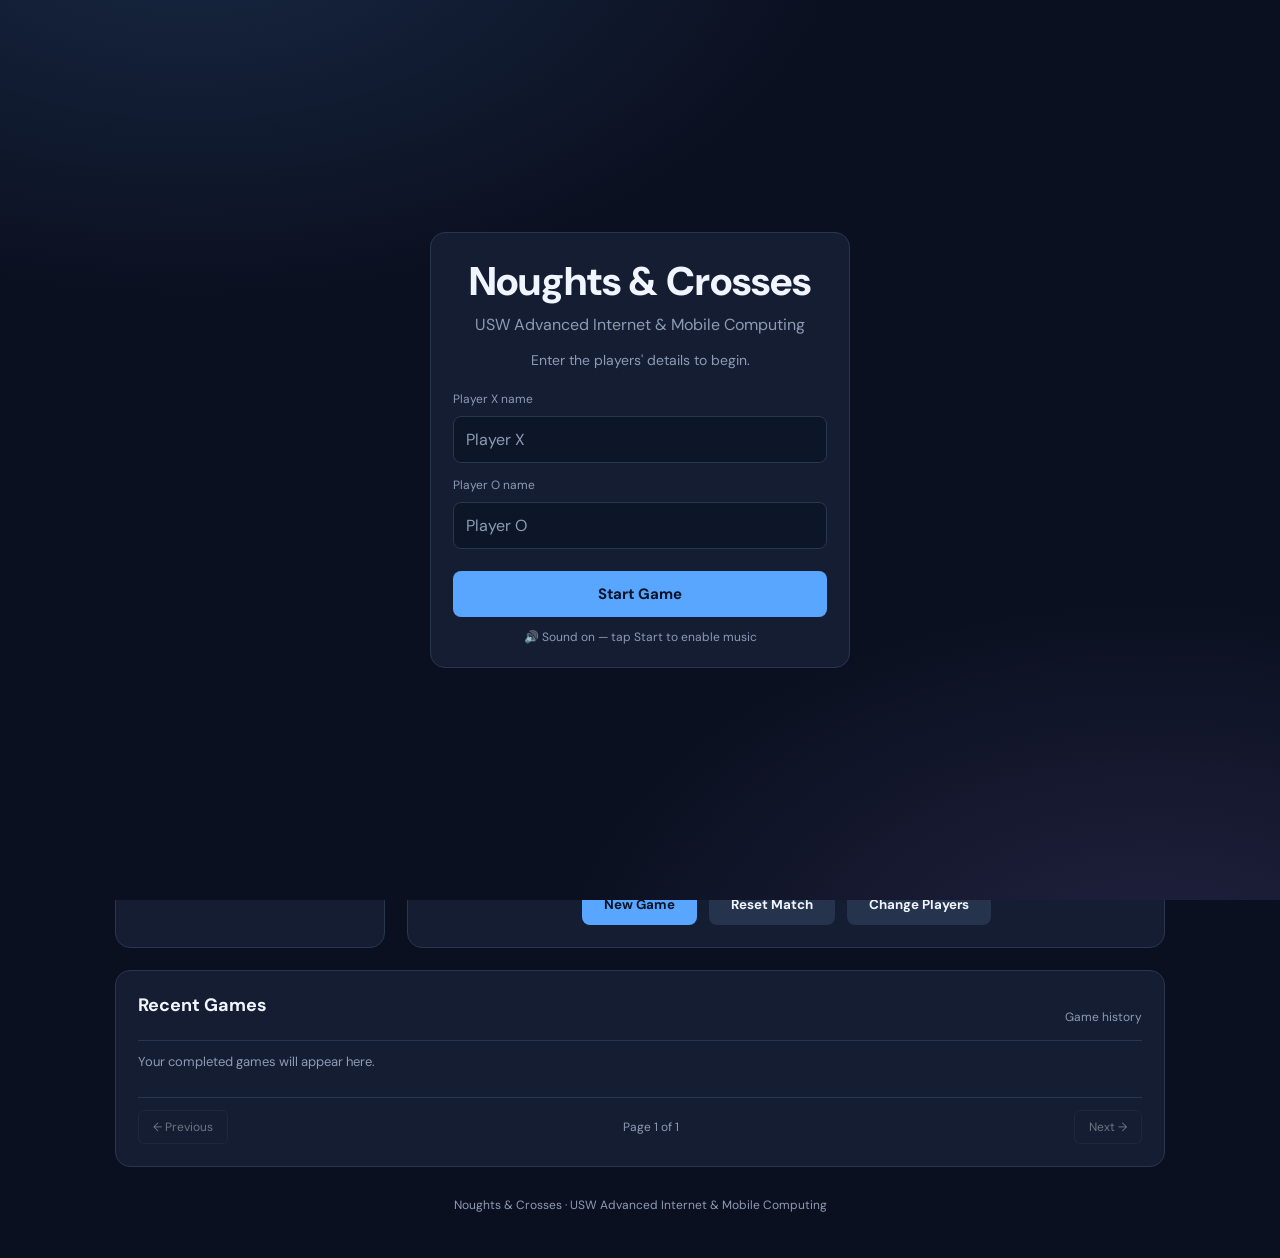
==== commit f86c0be4: "Keep gameplay player-versus-player only" ====
--- a/index.html
+++ b/index.html
@@ -21,14 +21,6 @@
             </div>
 
             <div class="setting">
-                <label for="gameMode">Game mode</label>
-                <select id="gameMode">
-                    <option value="pvp">Player vs Player</option>
-                    <option value="ai">Player vs Computer</option>
-                </select>
-            </div>
-
-            <div class="setting" id="nameOSetting">
                 <label for="nameO">Player O name</label>
                 <input type="text" id="nameO" maxlength="12" placeholder="Player O" autocomplete="off">
             </div>
@@ -52,15 +44,6 @@
                 <select id="boardSize">
                     <option value="3">3 x 3</option>
                     <option value="4">4 x 4</option>
-                </select>
-            </div>
-
-            <div class="setting" id="difficultySetting">
-                <label for="difficulty">AI difficulty</label>
-                <select id="difficulty">
-                    <option value="easy">Easy</option>
-                    <option value="medium">Medium</option>
-                    <option value="hard">Hard</option>
                 </select>
             </div>
 
@@ -163,7 +146,6 @@
 
     <script src="js/storage.js"></script>
     <script src="js/game.js"></script>
-    <script src="js/ai.js"></script>
     <script src="js/audio.js"></script>
     <script src="js/timer.js"></script>
     <script src="js/scoreboard.js"></script>
